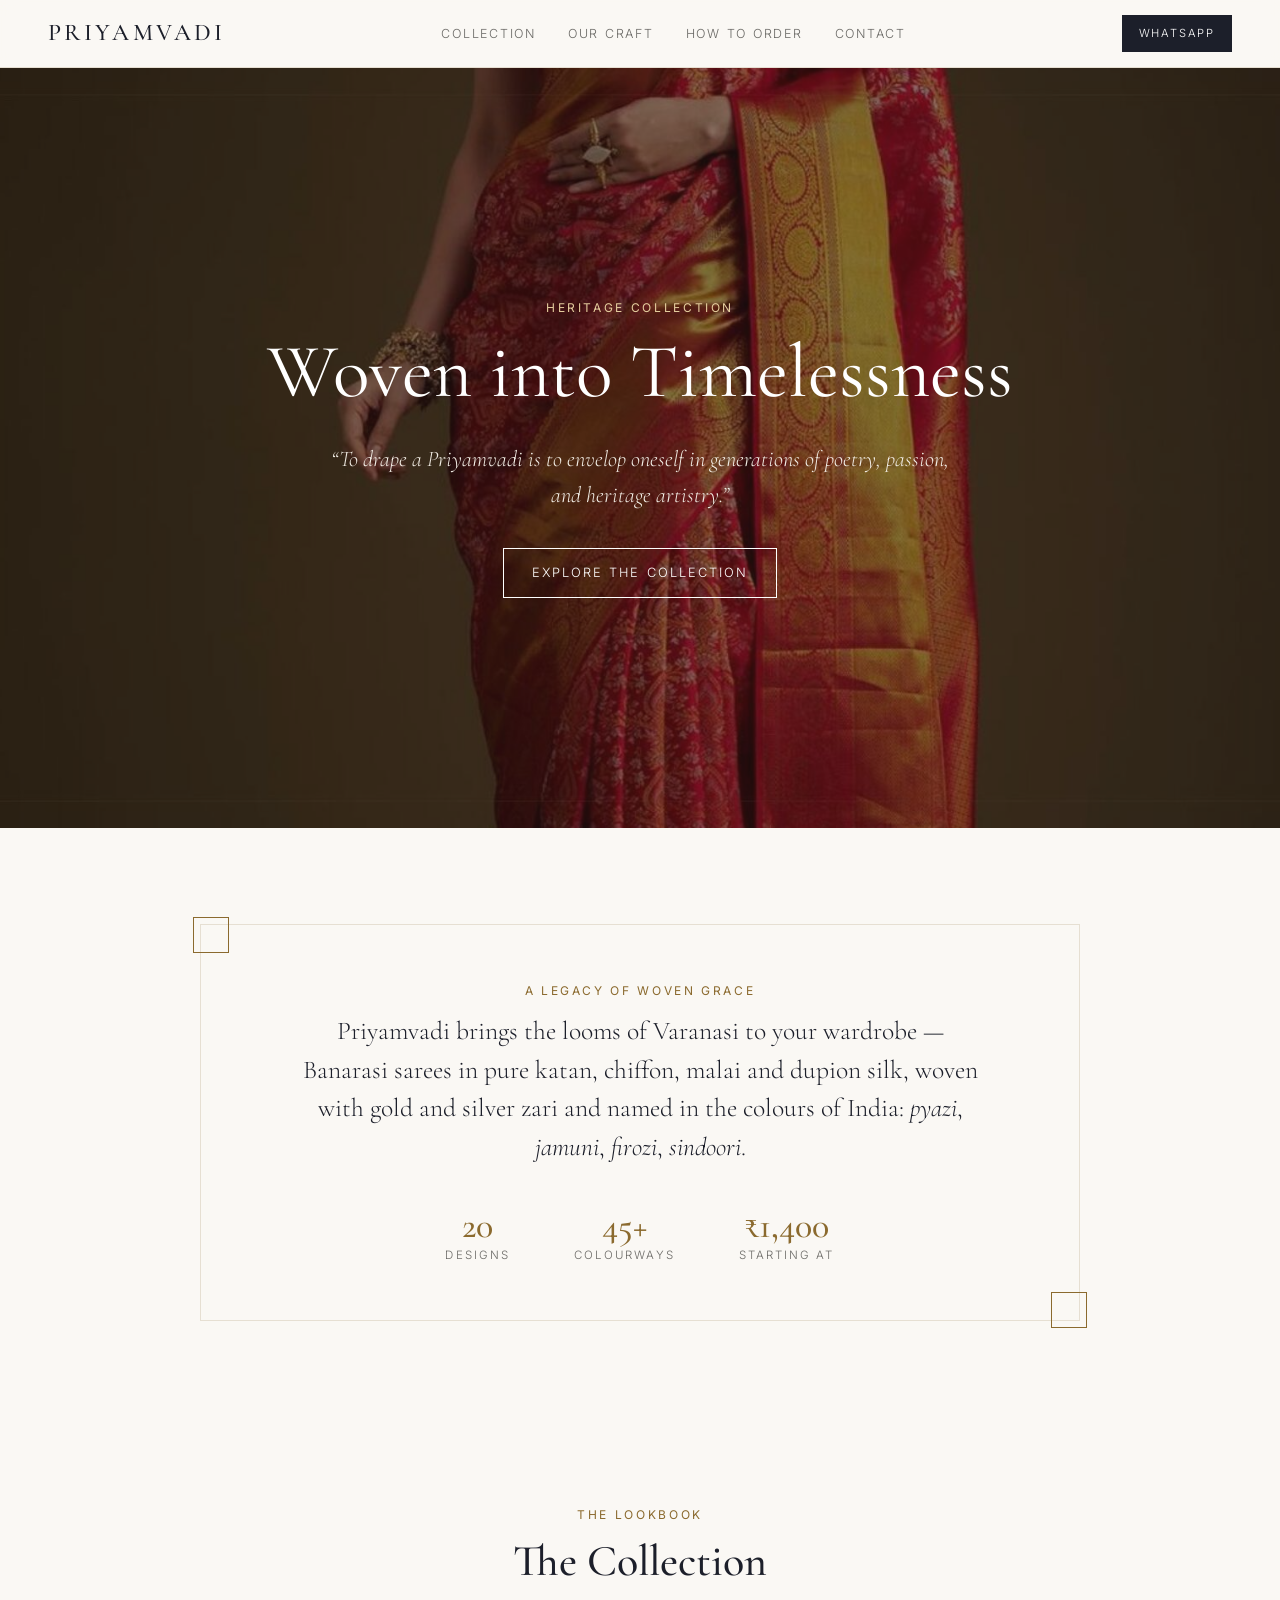
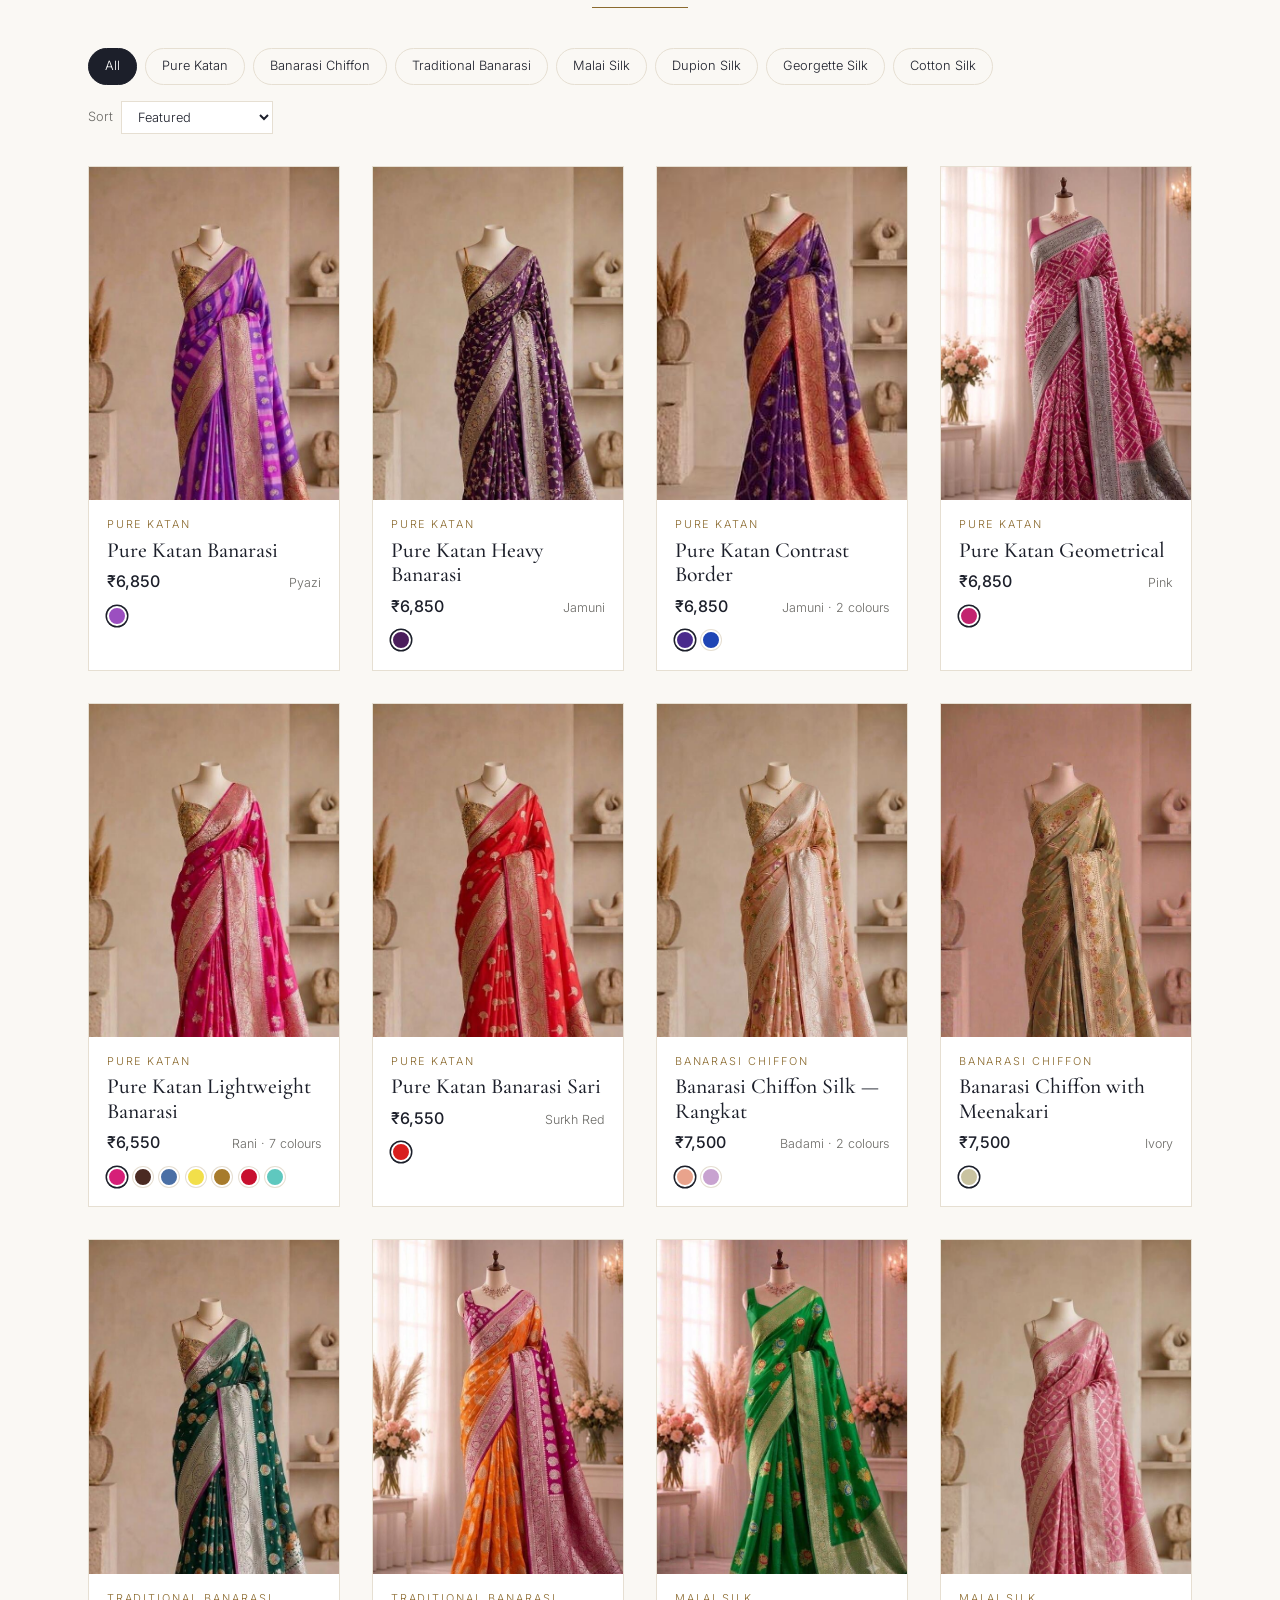
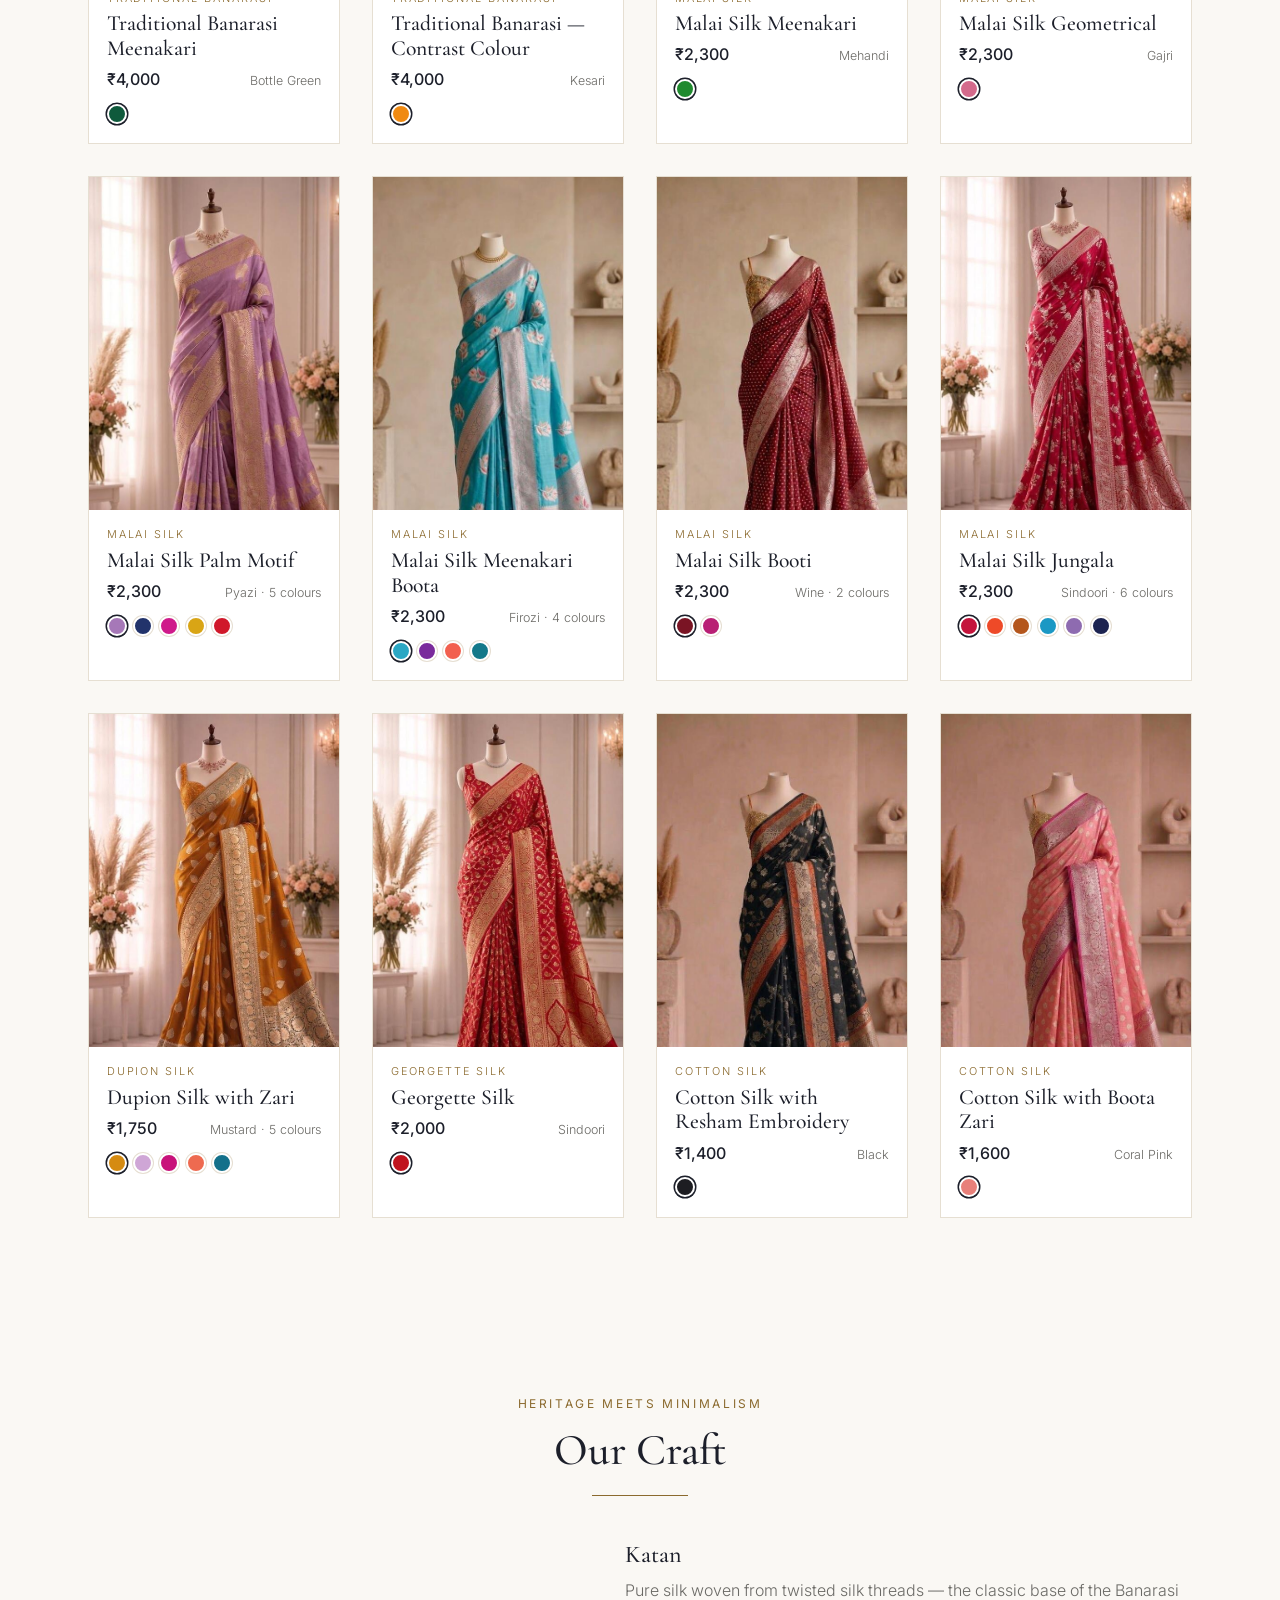
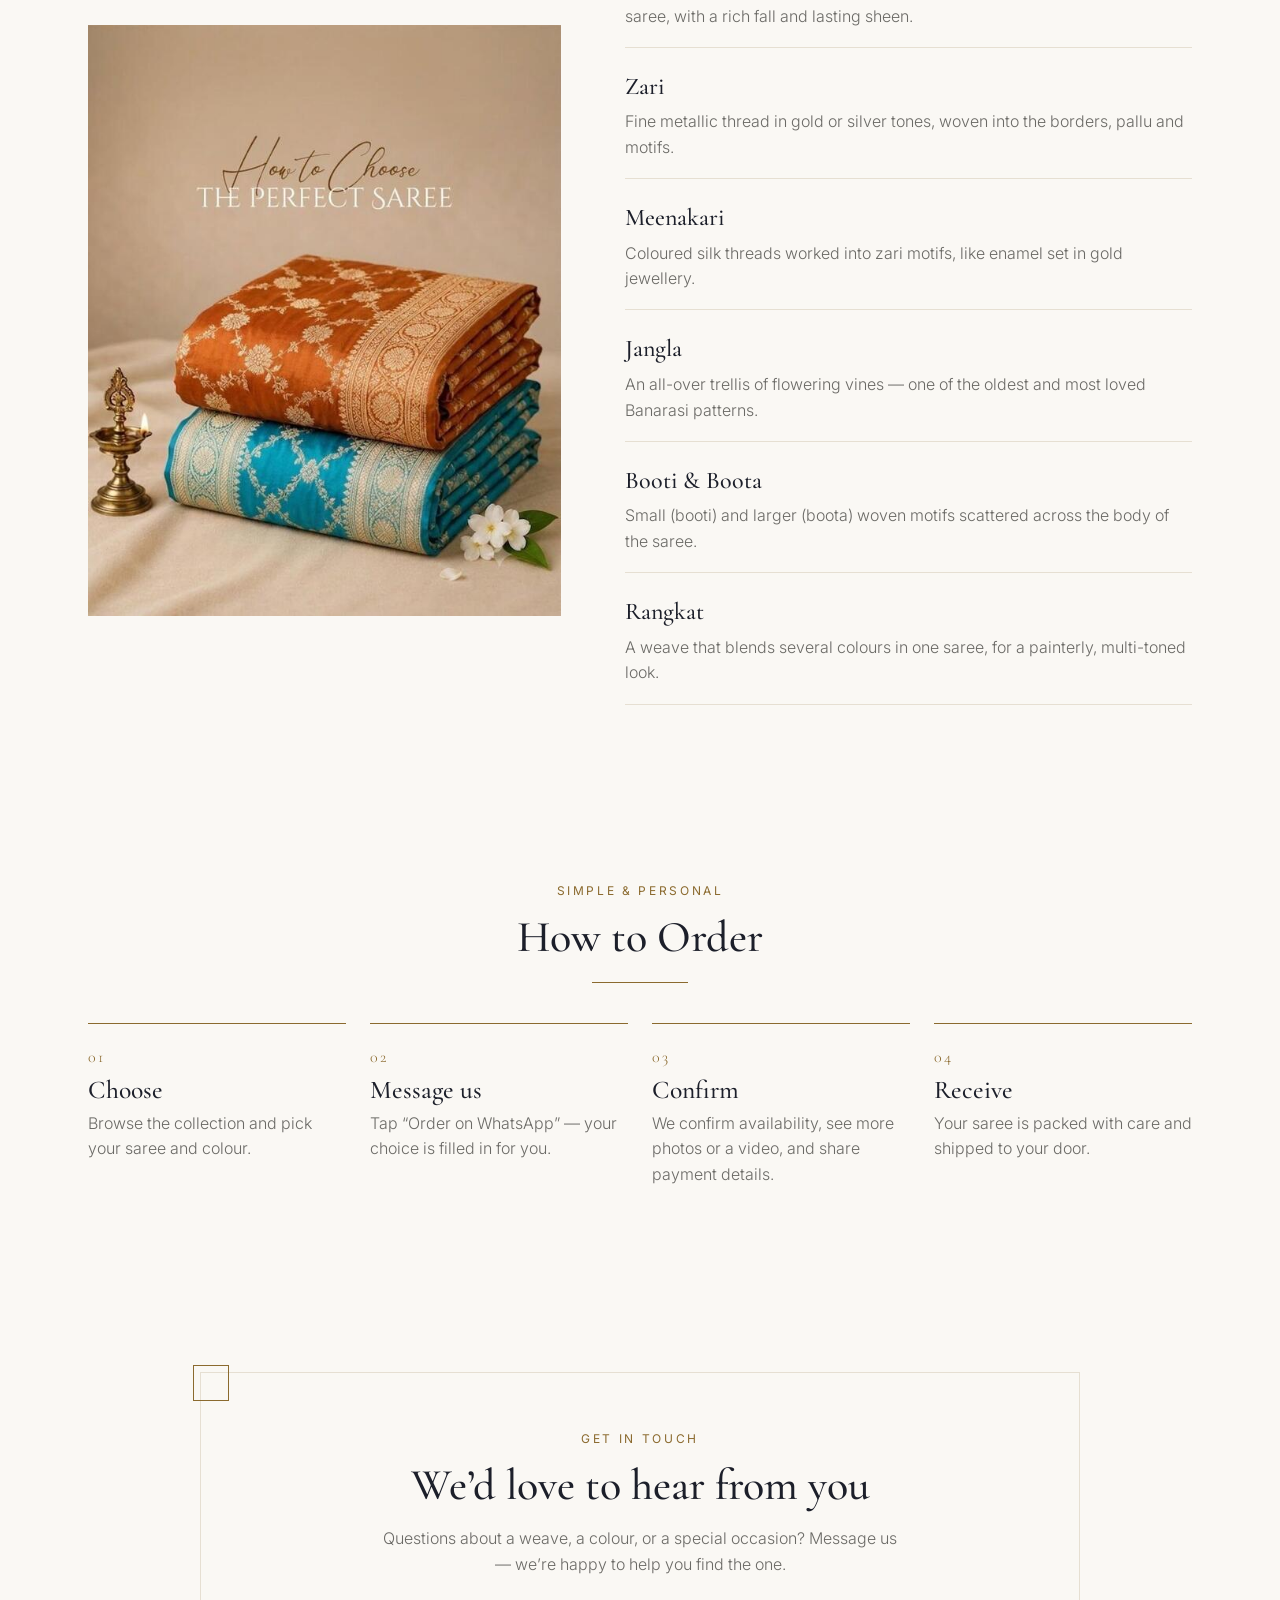
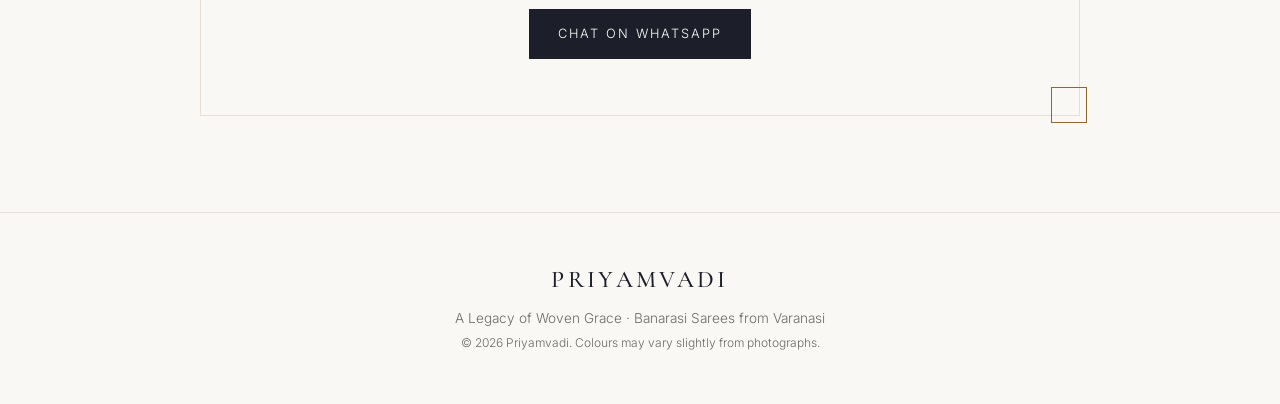
==== priyamvadi/index.html @ e0ca308c "Add Priyamvadi saree catalogue website One-page static site built from the Priyamvadi lookbook: 20 B" ====
<!doctype html>
<html lang="en">
<head>
  <meta charset="utf-8">
  <meta name="viewport" content="width=device-width, initial-scale=1">
  <title>Priyamvadi — Banarasi Sarees | A Legacy of Woven Grace</title>
  <meta name="description" content="Priyamvadi — a heritage collection of Banarasi sarees from Varanasi. Pure Katan, Banarasi Chiffon, Malai Silk, Dupion, Georgette and Cotton Silk sarees from ₹1,400. Order on WhatsApp.">
  <meta name="theme-color" content="#faf8f4">
  <meta property="og:type" content="website">
  <meta property="og:title" content="Priyamvadi — A Legacy of Woven Grace">
  <meta property="og:description" content="Heritage Banarasi sarees from Varanasi. Browse the collection and order on WhatsApp.">
  <meta property="og:image" content="images/hero.jpg">
  <link rel="icon" href="data:image/svg+xml,%3Csvg xmlns='http://www.w3.org/2000/svg' viewBox='0 0 64 64'%3E%3Crect width='64' height='64' fill='%23faf8f4'/%3E%3Crect x='4' y='4' width='56' height='56' fill='none' stroke='%238b6a2e' stroke-width='2'/%3E%3Ctext x='32' y='45' font-family='Georgia,serif' font-size='36' text-anchor='middle' fill='%231c1f2a'%3EP%3C/text%3E%3C/svg%3E">
  <link rel="preconnect" href="https://fonts.googleapis.com">
  <link rel="preconnect" href="https://fonts.gstatic.com" crossorigin>
  <link href="https://fonts.googleapis.com/css2?family=Cormorant+Garamond:ital,wght@0,400;0,500;0,600;1,400&family=Inter:wght@300;400;500&display=swap" rel="stylesheet">
  <link rel="stylesheet" href="styles.css">
</head>
<body>
  <header class="site-header" id="top">
    <a class="wordmark" href="#top" aria-label="Priyamvadi home">PRIYAMVADI</a>
    <nav class="nav" aria-label="Main">
      <a href="#collection">Collection</a>
      <a href="#craft">Our Craft</a>
      <a href="#order">How to Order</a>
      <a href="#contact">Contact</a>
    </nav>
    <a class="btn btn-small js-wa" data-msg="Hi Priyamvadi! I'd like to know more about your sarees." href="#" target="_blank" rel="noopener">WhatsApp</a>
  </header>

  <main>
    <section class="hero">
      <img class="hero-img" src="images/hero.jpg" alt="A model draped in a red and gold Banarasi silk saree" fetchpriority="high">
      <div class="hero-inner">
        <p class="eyebrow eyebrow-light">Heritage Collection</p>
        <h1>Woven into Timelessness</h1>
        <p class="hero-quote">“To drape a Priyamvadi is to envelop oneself in generations of poetry, passion, and heritage artistry.”</p>
        <a class="btn btn-light" href="#collection">Explore the Collection</a>
      </div>
    </section>

    <section class="intro">
      <div class="frame">
        <p class="eyebrow">A Legacy of Woven Grace</p>
        <p class="intro-text">Priyamvadi brings the looms of Varanasi to your wardrobe — Banarasi sarees in pure katan, chiffon, malai and dupion silk, woven with gold and silver zari and named in the colours of India: <em>pyazi</em>, <em>jamuni</em>, <em>firozi</em>, <em>sindoori</em>.</p>
        <ul class="stats" id="stats"></ul>
      </div>
    </section>

    <section class="collection" id="collection">
      <div class="section-head">
        <p class="eyebrow">The Lookbook</p>
        <h2>The Collection</h2>
        <div class="rule"></div>
      </div>

      <div class="toolbar">
        <div class="chips" id="chips" role="group" aria-label="Filter by fabric"></div>
        <label class="sort">
          <span>Sort</span>
          <select id="sort">
            <option value="featured">Featured</option>
            <option value="low">Price: low to high</option>
            <option value="high">Price: high to low</option>
          </select>
        </label>
      </div>

      <div class="grid" id="grid"></div>
    </section>

    <section class="craft" id="craft">
      <div class="section-head">
        <p class="eyebrow">Heritage Meets Minimalism</p>
        <h2>Our Craft</h2>
        <div class="rule"></div>
      </div>
      <div class="craft-layout">
        <img src="images/folded-pair.jpg" alt="Two folded Banarasi silk sarees, rust and turquoise, beside a brass lamp" loading="lazy">
        <dl class="glossary">
          <div><dt>Katan</dt><dd>Pure silk woven from twisted silk threads — the classic base of the Banarasi saree, with a rich fall and lasting sheen.</dd></div>
          <div><dt>Zari</dt><dd>Fine metallic thread in gold or silver tones, woven into the borders, pallu and motifs.</dd></div>
          <div><dt>Meenakari</dt><dd>Coloured silk threads worked into zari motifs, like enamel set in gold jewellery.</dd></div>
          <div><dt>Jangla</dt><dd>An all-over trellis of flowering vines — one of the oldest and most loved Banarasi patterns.</dd></div>
          <div><dt>Booti &amp; Boota</dt><dd>Small (booti) and larger (boota) woven motifs scattered across the body of the saree.</dd></div>
          <div><dt>Rangkat</dt><dd>A weave that blends several colours in one saree, for a painterly, multi-toned look.</dd></div>
        </dl>
      </div>
    </section>

    <section class="order" id="order">
      <div class="section-head">
        <p class="eyebrow">Simple &amp; Personal</p>
        <h2>How to Order</h2>
        <div class="rule"></div>
      </div>
      <ol class="steps">
        <li><span class="step-n">01</span><h3>Choose</h3><p>Browse the collection and pick your saree and colour.</p></li>
        <li><span class="step-n">02</span><h3>Message us</h3><p>Tap “Order on WhatsApp” — your choice is filled in for you.</p></li>
        <li><span class="step-n">03</span><h3>Confirm</h3><p>We confirm availability, see more photos or a video, and share payment details.</p></li>
        <li><span class="step-n">04</span><h3>Receive</h3><p>Your saree is packed with care and shipped to your door.</p></li>
      </ol>
    </section>

    <section class="contact" id="contact">
      <div class="frame">
        <p class="eyebrow">Get in Touch</p>
        <h2>We’d love to hear from you</h2>
        <p class="contact-text">Questions about a weave, a colour, or a special occasion? Message us — we’re happy to help you find the one.</p>
        <div class="contact-actions" id="contact-actions">
          <a class="btn js-wa" data-msg="Hi Priyamvadi! I have a question about your sarees." href="#" target="_blank" rel="noopener">Chat on WhatsApp</a>
        </div>
      </div>
    </section>
  </main>

  <footer class="site-footer">
    <p class="wordmark">PRIYAMVADI</p>
    <p>A Legacy of Woven Grace · Banarasi Sarees from Varanasi</p>
    <p class="small">© <span id="year"></span> Priyamvadi. Colours may vary slightly from photographs.</p>
  </footer>

  <dialog class="modal" id="modal" aria-labelledby="m-name">
    <button class="modal-close" id="modal-close" aria-label="Close">×</button>
    <div class="modal-body">
      <div class="gallery">
        <img id="m-img" alt="">
        <div class="thumbs" id="m-thumbs"></div>
      </div>
      <div class="details">
        <p class="eyebrow" id="m-fabric"></p>
        <h2 id="m-name"></h2>
        <p class="price" id="m-price"></p>
        <p class="desc" id="m-desc"></p>
        <p class="label">Colour: <strong id="m-color"></strong></p>
        <div class="swatches swatches-lg" id="m-swatches"></div>
        <a class="btn btn-block js-order" id="m-order" href="#" target="_blank" rel="noopener">Order on WhatsApp</a>
        <p class="note">We’ll confirm availability and share more photos before you pay.</p>
      </div>
    </div>
  </dialog>

  <script src="products.js"></script>
  <script src="app.js"></script>
</body>
</html>
---- priyamvadi/styles.css ----
:root {
  --bg: #faf8f4;
  --surface: #ffffff;
  --ink: #1c1f2a;
  --muted: #6b6a66;
  --gold: #8b6a2e;
  --gold-soft: #b8975a;
  --line: #e6dfd2;
  --chip: #fff3d6;
  --serif: "Cormorant Garamond", Georgia, "Times New Roman", serif;
  --sans: "Inter", system-ui, -apple-system, "Segoe UI", sans-serif;
  --max: 1200px;
}

*, *::before, *::after { box-sizing: border-box; }
html { scroll-behavior: smooth; scroll-padding-top: 72px; }
body {
  margin: 0;
  background: var(--bg);
  color: var(--ink);
  font-family: var(--sans);
  font-weight: 300;
  line-height: 1.6;
  -webkit-font-smoothing: antialiased;
}
img { display: block; max-width: 100%; }
a { color: inherit; }
h1, h2, h3 { font-family: var(--serif); font-weight: 500; line-height: 1.15; margin: 0; }
h2 { font-size: clamp(2rem, 4vw, 2.75rem); }

.eyebrow {
  margin: 0 0 .75rem;
  font-size: .75rem;
  letter-spacing: .22em;
  text-transform: uppercase;
  color: var(--gold);
  font-weight: 400;
}
.eyebrow-light { color: #e6cf9f; }
.rule { width: 96px; height: 1px; background: var(--gold); margin: 1.25rem auto 0; }

/* ---------- Buttons ---------- */
.btn {
  display: inline-block;
  padding: .85rem 1.75rem;
  background: var(--ink);
  color: #fff;
  text-decoration: none;
  font-size: .8rem;
  letter-spacing: .16em;
  text-transform: uppercase;
  border: 1px solid var(--ink);
  transition: background .2s, color .2s;
}
.btn:hover { background: var(--gold); border-color: var(--gold); }
.btn-small { padding: .55rem 1rem; font-size: .7rem; }
.btn-light { background: transparent; border-color: #fff; }
.btn-light:hover { background: #fff; color: var(--ink); border-color: #fff; }
.btn-outline { background: transparent; color: var(--ink); }
.btn-outline:hover { color: #fff; }
.btn-block { display: block; text-align: center; width: 100%; }

/* ---------- Header ---------- */
.site-header {
  position: sticky; top: 0; z-index: 10;
  display: flex; align-items: center; justify-content: space-between; gap: 1rem;
  padding: .9rem clamp(16px, 4vw, 48px);
  background: rgba(250, 248, 244, .92);
  backdrop-filter: blur(8px);
  border-bottom: 1px solid var(--line);
}
.wordmark {
  font-family: var(--serif);
  font-size: 1.5rem;
  letter-spacing: .14em;
  text-decoration: none;
  font-weight: 500;
}
.nav { display: flex; gap: 2rem; }
.nav a {
  text-decoration: none;
  font-size: .78rem;
  letter-spacing: .14em;
  text-transform: uppercase;
  color: var(--muted);
}
.nav a:hover { color: var(--gold); }

/* ---------- Hero ---------- */
.hero {
  position: relative;
  min-height: min(88vh, 760px);
  display: grid; place-items: center;
  overflow: hidden;
  background: #1a1716;
  color: #fff;
  text-align: center;
}
.hero-img {
  position: absolute; inset: 0;
  width: 100%; height: 100%;
  object-fit: cover; object-position: center 30%;
  opacity: .5;
}
.hero-inner { position: relative; padding: 4rem 16px; max-width: 820px; }
.hero h1 { font-size: clamp(2.6rem, 7vw, 4.75rem); font-weight: 400; }
.hero-quote {
  font-family: var(--serif);
  font-style: italic;
  font-size: clamp(1.1rem, 2.2vw, 1.4rem);
  margin: 1.5rem auto 2.25rem;
  max-width: 640px;
  color: #f1ece4;
}

/* ---------- Intro ---------- */
.intro, .contact { padding: clamp(3rem, 8vw, 6rem) 16px; }
.frame {
  position: relative;
  max-width: 880px; margin: 0 auto;
  padding: clamp(2rem, 5vw, 3.5rem);
  text-align: center;
  border: 1px solid var(--line);
}
.frame::before, .frame::after {
  content: ""; position: absolute; width: 36px; height: 36px; border: 1px solid var(--gold);
}
.frame::before { top: -8px; left: -8px; }
.frame::after { bottom: -8px; right: -8px; }
.intro-text {
  font-family: var(--serif);
  font-size: clamp(1.25rem, 2.4vw, 1.6rem);
  line-height: 1.5;
  margin: 0 auto;
  max-width: 680px;
}
.stats {
  list-style: none; padding: 0; margin: 2.5rem 0 0;
  display: flex; justify-content: center; gap: clamp(1.5rem, 6vw, 4rem); flex-wrap: wrap;
}
.stats li { display: flex; flex-direction: column; }
.stats strong { font-family: var(--serif); font-size: 2.25rem; font-weight: 500; color: var(--gold); line-height: 1.1; }
.stats span { font-size: .72rem; letter-spacing: .18em; text-transform: uppercase; color: var(--muted); }

/* ---------- Sections ---------- */
.collection, .craft, .order { padding: clamp(3rem, 7vw, 5.5rem) clamp(16px, 4vw, 48px); max-width: var(--max); margin: 0 auto; }
.section-head { text-align: center; margin-bottom: 2.5rem; }

/* ---------- Toolbar ---------- */
.toolbar {
  display: flex; align-items: center; justify-content: space-between; gap: 1rem; flex-wrap: wrap;
  margin-bottom: 2rem;
}
.chips { display: flex; gap: .5rem; flex-wrap: wrap; }
.chip {
  font: inherit; font-size: .8rem;
  padding: .45rem 1rem;
  background: transparent;
  border: 1px solid var(--line);
  border-radius: 999px;
  color: var(--ink);
  cursor: pointer;
}
.chip:hover { border-color: var(--gold-soft); }
.chip.is-active { background: var(--ink); color: #fff; border-color: var(--ink); }
.sort { display: flex; align-items: center; gap: .5rem; font-size: .8rem; color: var(--muted); }
.sort select {
  font: inherit; color: var(--ink);
  padding: .45rem .75rem;
  border: 1px solid var(--line);
  background: var(--surface);
}

/* ---------- Grid & cards ---------- */
.grid {
  display: grid;
  grid-template-columns: repeat(auto-fill, minmax(250px, 1fr));
  gap: clamp(1rem, 2.5vw, 2rem);
}
.card {
  background: var(--surface);
  border: 1px solid var(--line);
  cursor: pointer;
  transition: box-shadow .25s, transform .25s;
}
.card:hover, .card:focus-visible { box-shadow: 0 12px 32px rgba(28, 31, 42, .1); transform: translateY(-2px); outline: none; }
.card-media { aspect-ratio: 3 / 4; overflow: hidden; background: #efe8de; }
.card-media img { width: 100%; height: 100%; object-fit: cover; object-position: center top; transition: transform .6s; }
.card:hover .card-media img { transform: scale(1.03); }
.card-body { padding: 1rem 1.1rem 1.2rem; }
.card-fabric { margin: 0 0 .25rem; font-size: .68rem; letter-spacing: .18em; text-transform: uppercase; color: var(--gold); }
.card h3 { font-size: 1.35rem; }
.card-row { display: flex; justify-content: space-between; align-items: baseline; gap: .5rem; margin: .4rem 0 .7rem; }
.card-price { font-weight: 500; }
.card-color { font-size: .78rem; color: var(--muted); text-align: right; }

.swatches { display: flex; flex-wrap: wrap; gap: .4rem; }
.swatch {
  width: 20px; height: 20px; padding: 0;
  border-radius: 50%;
  background: var(--c);
  border: 2px solid var(--surface);
  box-shadow: 0 0 0 1px var(--line);
  cursor: pointer;
}
.swatch.is-active { box-shadow: 0 0 0 1.5px var(--ink); }
.swatches-lg .swatch { width: 30px; height: 30px; }

/* ---------- Craft ---------- */
.craft-layout { display: grid; grid-template-columns: 1fr 1.2fr; gap: clamp(1.5rem, 5vw, 4rem); align-items: center; }
.craft-layout > img { width: 100%; aspect-ratio: 4 / 5; object-fit: cover; }
.glossary { margin: 0; display: grid; gap: 1.25rem; }
.glossary div { border-bottom: 1px solid var(--line); padding-bottom: 1.1rem; }
.glossary dt { font-family: var(--serif); font-size: 1.5rem; font-weight: 500; }
.glossary dd { margin: .2rem 0 0; color: var(--muted); }

/* ---------- Order steps ---------- */
.steps { list-style: none; padding: 0; margin: 0; display: grid; grid-template-columns: repeat(4, 1fr); gap: 1.5rem; }
.steps li { border-top: 1px solid var(--gold); padding-top: 1.25rem; }
.step-n { font-family: var(--serif); font-size: 1rem; color: var(--gold); letter-spacing: .1em; }
.steps h3 { font-size: 1.6rem; margin: .25rem 0 .4rem; }
.steps p { margin: 0; color: var(--muted); }

/* ---------- Contact ---------- */
.contact h2 { margin-bottom: 1rem; }
.contact-text { color: var(--muted); max-width: 520px; margin: 0 auto 2rem; }
.contact-actions { display: flex; gap: .75rem; justify-content: center; flex-wrap: wrap; }

/* ---------- Footer ---------- */
.site-footer {
  text-align: center;
  padding: 3rem 16px;
  border-top: 1px solid var(--line);
  color: var(--muted);
  font-size: .85rem;
}
.site-footer .wordmark { color: var(--ink); margin: 0 0 .5rem; }
.site-footer p { margin: .25rem 0; }
.small { font-size: .75rem; }

/* ---------- Modal ---------- */
.modal {
  width: min(1000px, calc(100% - 24px));
  max-height: calc(100vh - 24px);
  padding: 0;
  border: none;
  background: var(--bg);
  color: var(--ink);
}
.modal::backdrop { background: rgba(20, 18, 16, .6); }
.modal-close {
  position: absolute; top: .5rem; right: .75rem; z-index: 1;
  width: 40px; height: 40px;
  border: none; background: transparent;
  font-size: 2rem; line-height: 1; cursor: pointer; color: var(--ink);
}
.modal-body { display: grid; grid-template-columns: 1.1fr 1fr; }
.gallery { background: #efe8de; }
.gallery > img { width: 100%; aspect-ratio: 3 / 4; object-fit: cover; object-position: center top; }
.thumbs { display: flex; gap: .5rem; padding: .5rem; }
.thumbs:empty { display: none; }
.thumb {
  width: 64px; height: 80px; padding: 0;
  border: 1px solid transparent; background: none; cursor: pointer; opacity: .7;
}
.thumb img { width: 100%; height: 100%; object-fit: cover; }
.thumb.is-active { border-color: var(--ink); opacity: 1; }
.details { padding: clamp(1.5rem, 4vw, 3rem); align-self: center; }
.details h2 { font-size: clamp(1.8rem, 3vw, 2.4rem); }
.price { font-size: 1.4rem; font-weight: 400; margin: .5rem 0 1rem; }
.desc { color: var(--muted); margin: 0 0 1.5rem; }
.label { font-size: .85rem; margin: 0 0 .6rem; }
.details .swatches { margin-bottom: 1.75rem; }
.note { font-size: .78rem; color: var(--muted); text-align: center; margin: .75rem 0 0; }

/* ---------- Responsive ---------- */
@media (max-width: 860px) {
  .nav { display: none; }
  .craft-layout { grid-template-columns: 1fr; }
  .craft-layout > img { aspect-ratio: 16 / 10; }
  .steps { grid-template-columns: repeat(2, 1fr); }
  .modal-body { grid-template-columns: 1fr; }
  .gallery > img { aspect-ratio: 4 / 5; }
  .modal { overflow-y: auto; }
}
@media (max-width: 520px) {
  .wordmark { font-size: 1.25rem; }
  .grid { grid-template-columns: repeat(2, 1fr); gap: .75rem; }
  .card-body { padding: .75rem; }
  .card h3 { font-size: 1.1rem; }
  .card-row { flex-direction: column; gap: 0; }
  .card-color { text-align: left; }
  .swatch { width: 16px; height: 16px; }
  .toolbar { display: grid; grid-template-columns: minmax(0, 1fr); }
  .chips { flex-wrap: nowrap; overflow-x: auto; padding-bottom: .25rem; }
  .chip { white-space: nowrap; }
  .steps { grid-template-columns: 1fr; }
}
@media (prefers-reduced-motion: reduce) {
  html { scroll-behavior: auto; }
  .card, .card-media img { transition: none; }
}
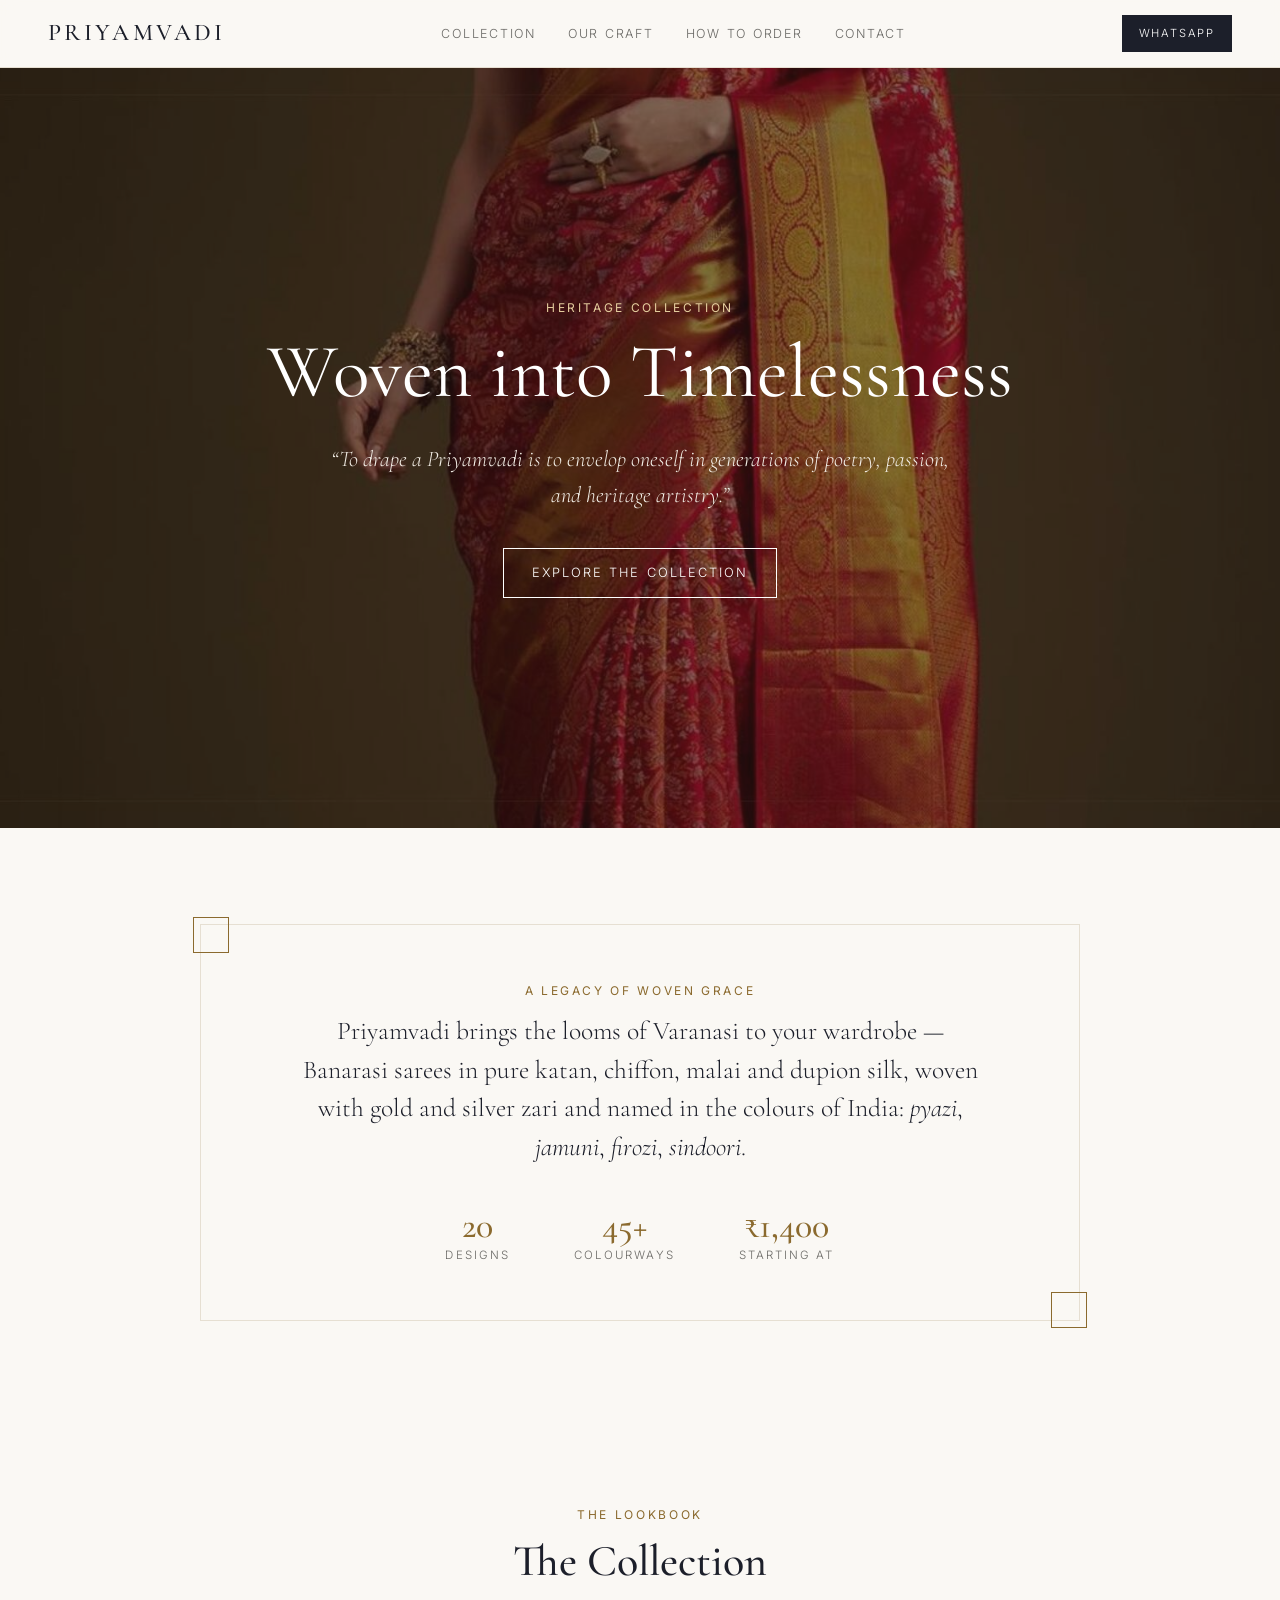
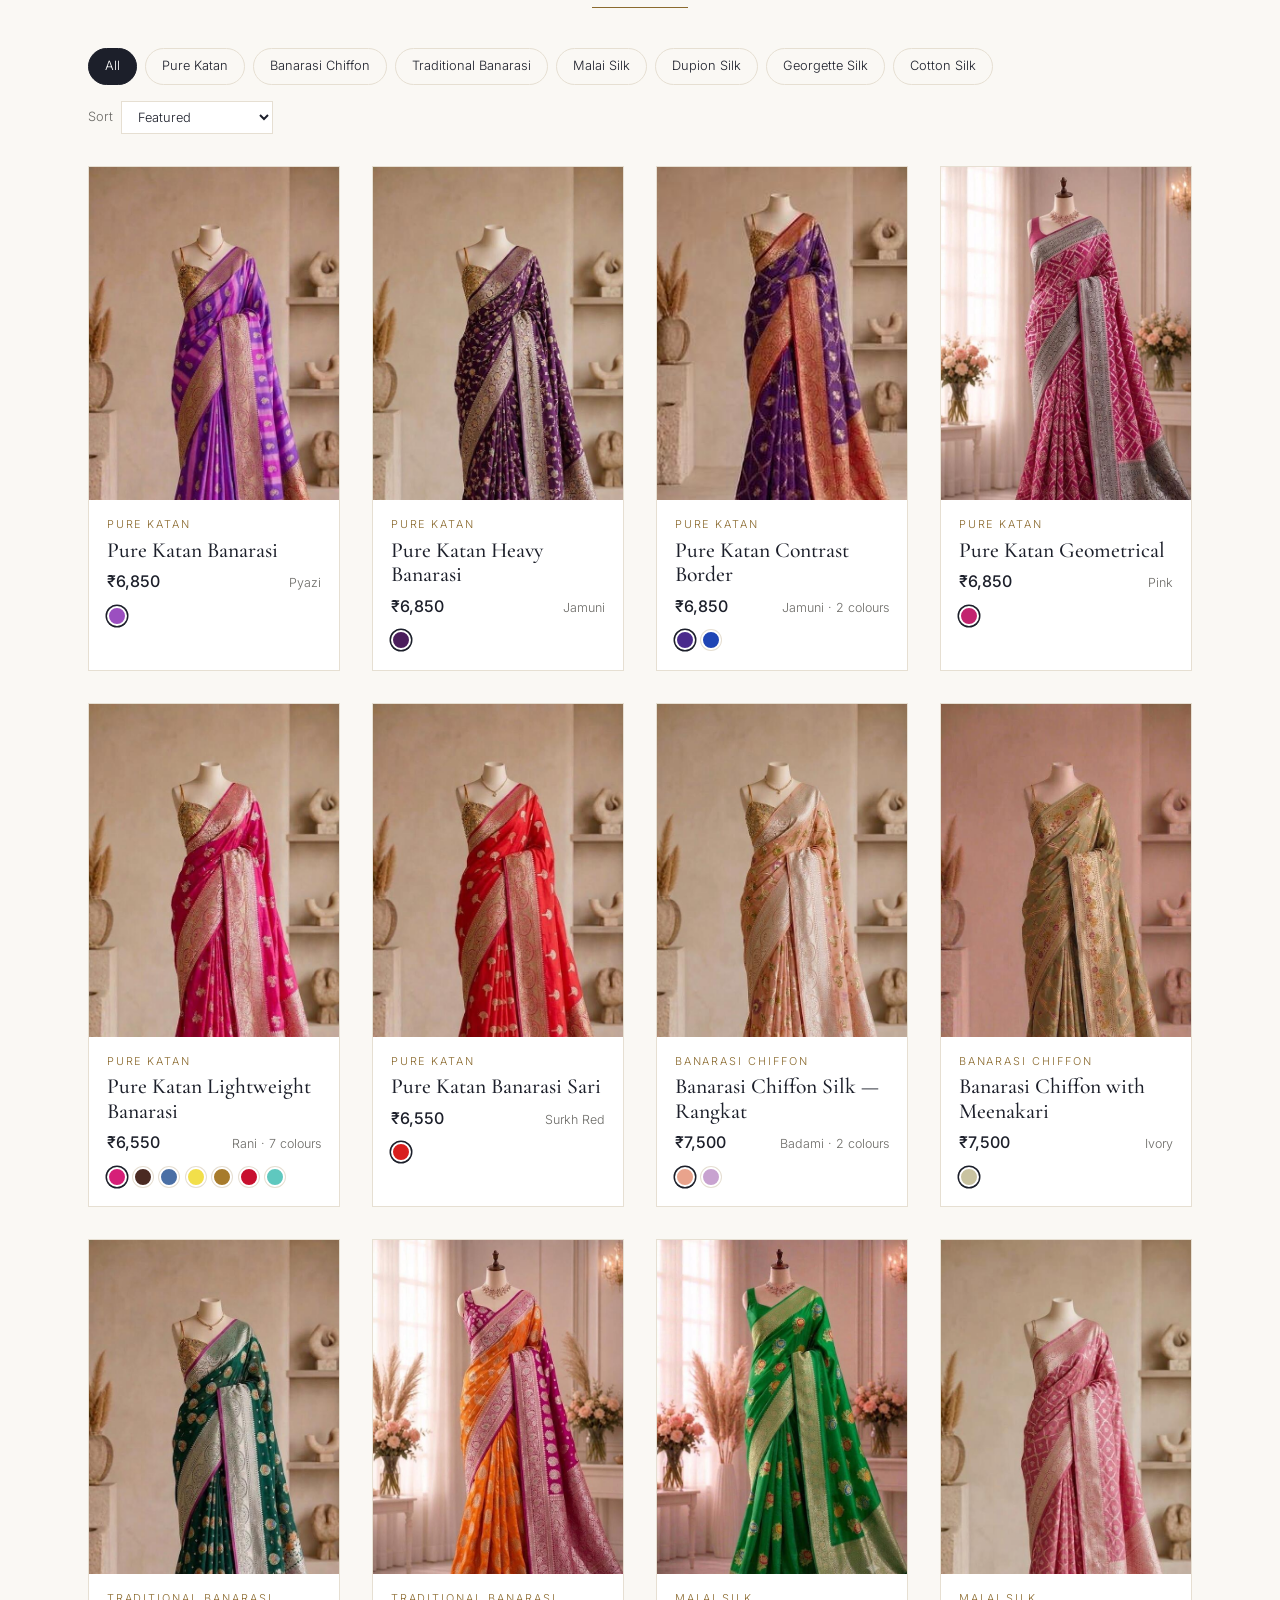
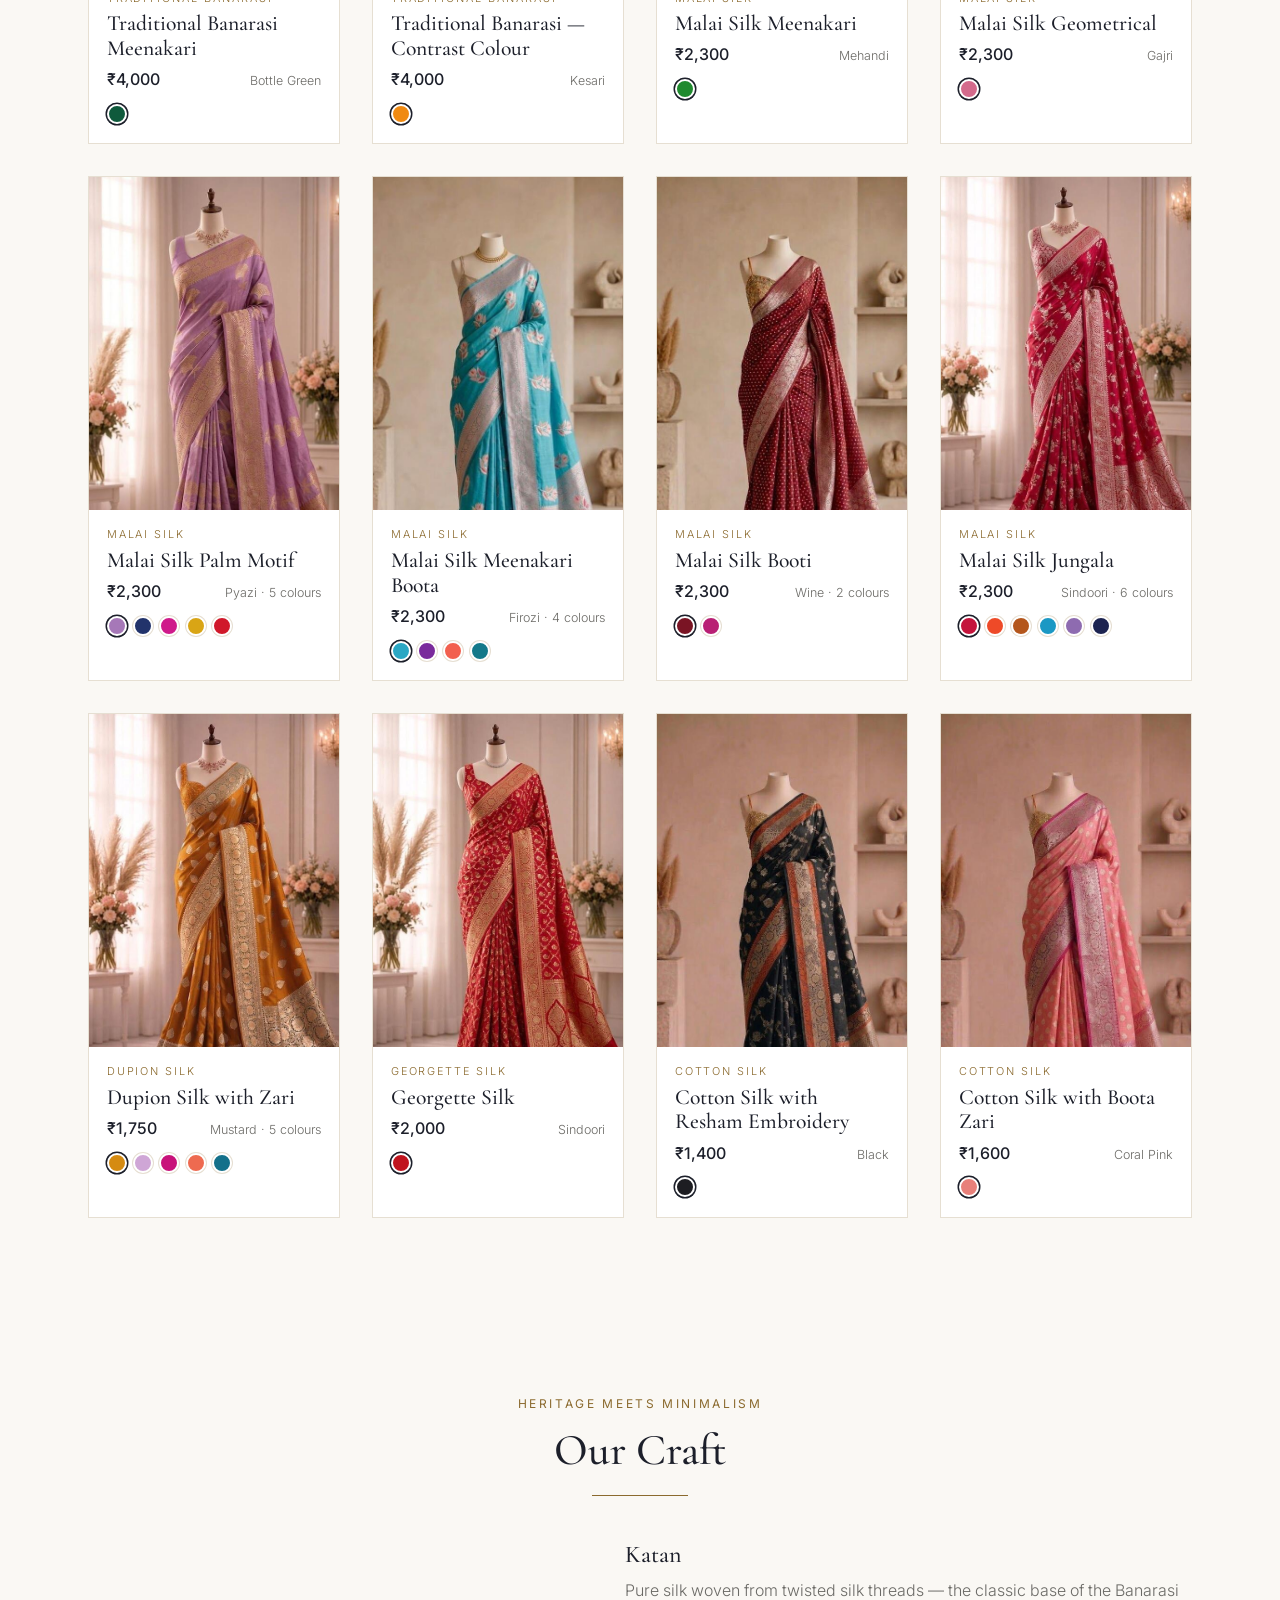
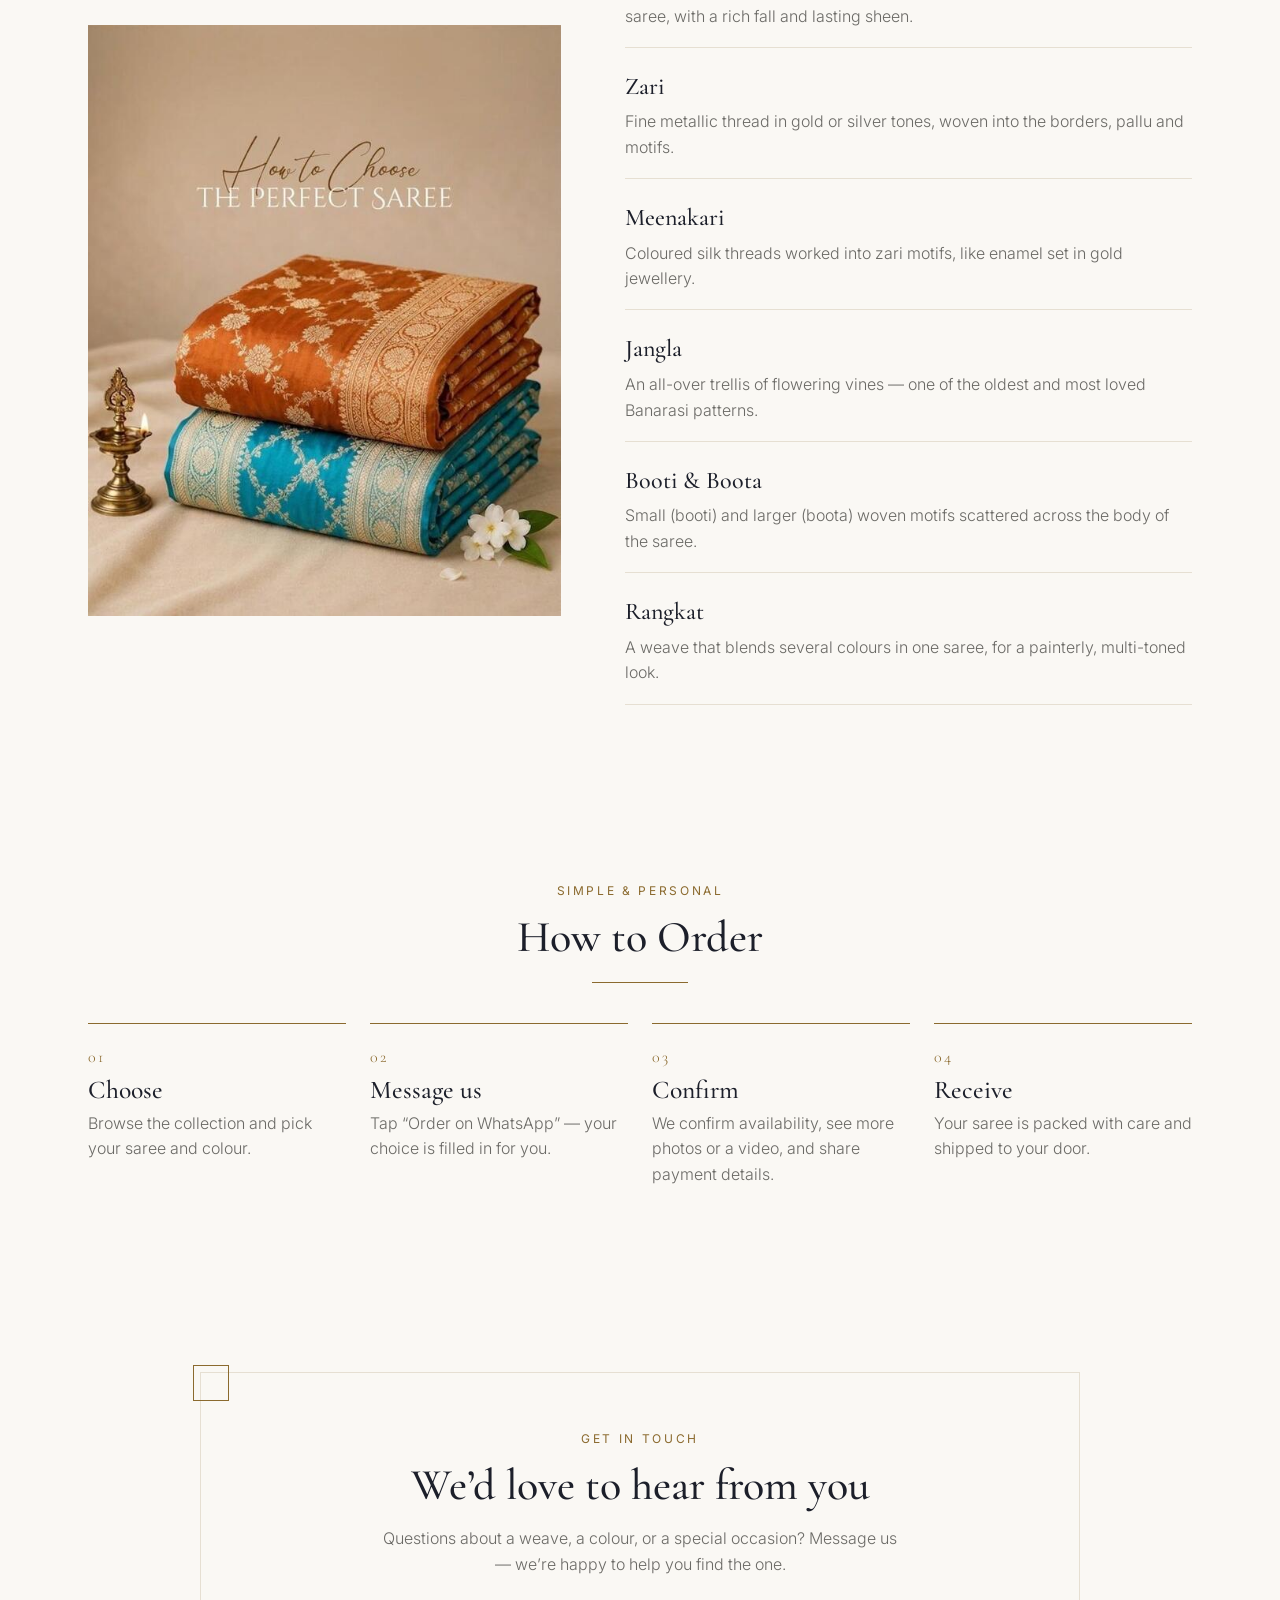
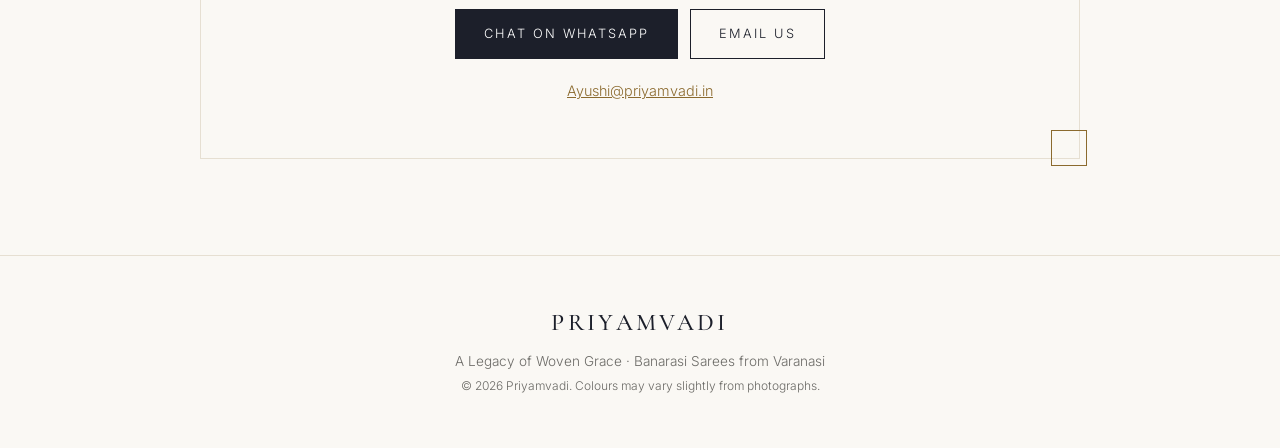
==== commit cfa167fc: "Add official email and social media link slots Email Ayushi@priyamvadi.in shown in the contact secti" ====
--- a/priyamvadi/index.html
+++ b/priyamvadi/index.html
@@ -110,6 +110,7 @@
         <div class="contact-actions" id="contact-actions">
           <a class="btn js-wa" data-msg="Hi Priyamvadi! I have a question about your sarees." href="#" target="_blank" rel="noopener">Chat on WhatsApp</a>
         </div>
+        <p class="contact-email" id="contact-email"></p>
       </div>
     </section>
   </main>
@@ -117,6 +118,7 @@
   <footer class="site-footer">
     <p class="wordmark">PRIYAMVADI</p>
     <p>A Legacy of Woven Grace · Banarasi Sarees from Varanasi</p>
+    <nav class="social" id="social" aria-label="Social media"></nav>
     <p class="small">© <span id="year"></span> Priyamvadi. Colours may vary slightly from photographs.</p>
   </footer>
 
--- a/priyamvadi/styles.css
+++ b/priyamvadi/styles.css
@@ -237,6 +237,12 @@
 .site-footer .wordmark { color: var(--ink); margin: 0 0 .5rem; }
 .site-footer p { margin: .25rem 0; }
 .small { font-size: .75rem; }
+.contact-email { margin: 1.25rem 0 0; font-size: .9rem; color: var(--muted); }
+.contact-email a { color: var(--gold); }
+.social { display: flex; justify-content: center; gap: 1.5rem; flex-wrap: wrap; margin: 1rem 0; }
+.social:empty { display: none; }
+.social a { text-decoration: none; font-size: .75rem; letter-spacing: .16em; text-transform: uppercase; color: var(--ink); }
+.social a:hover { color: var(--gold); }
 
 /* ---------- Modal ---------- */
 .modal {
